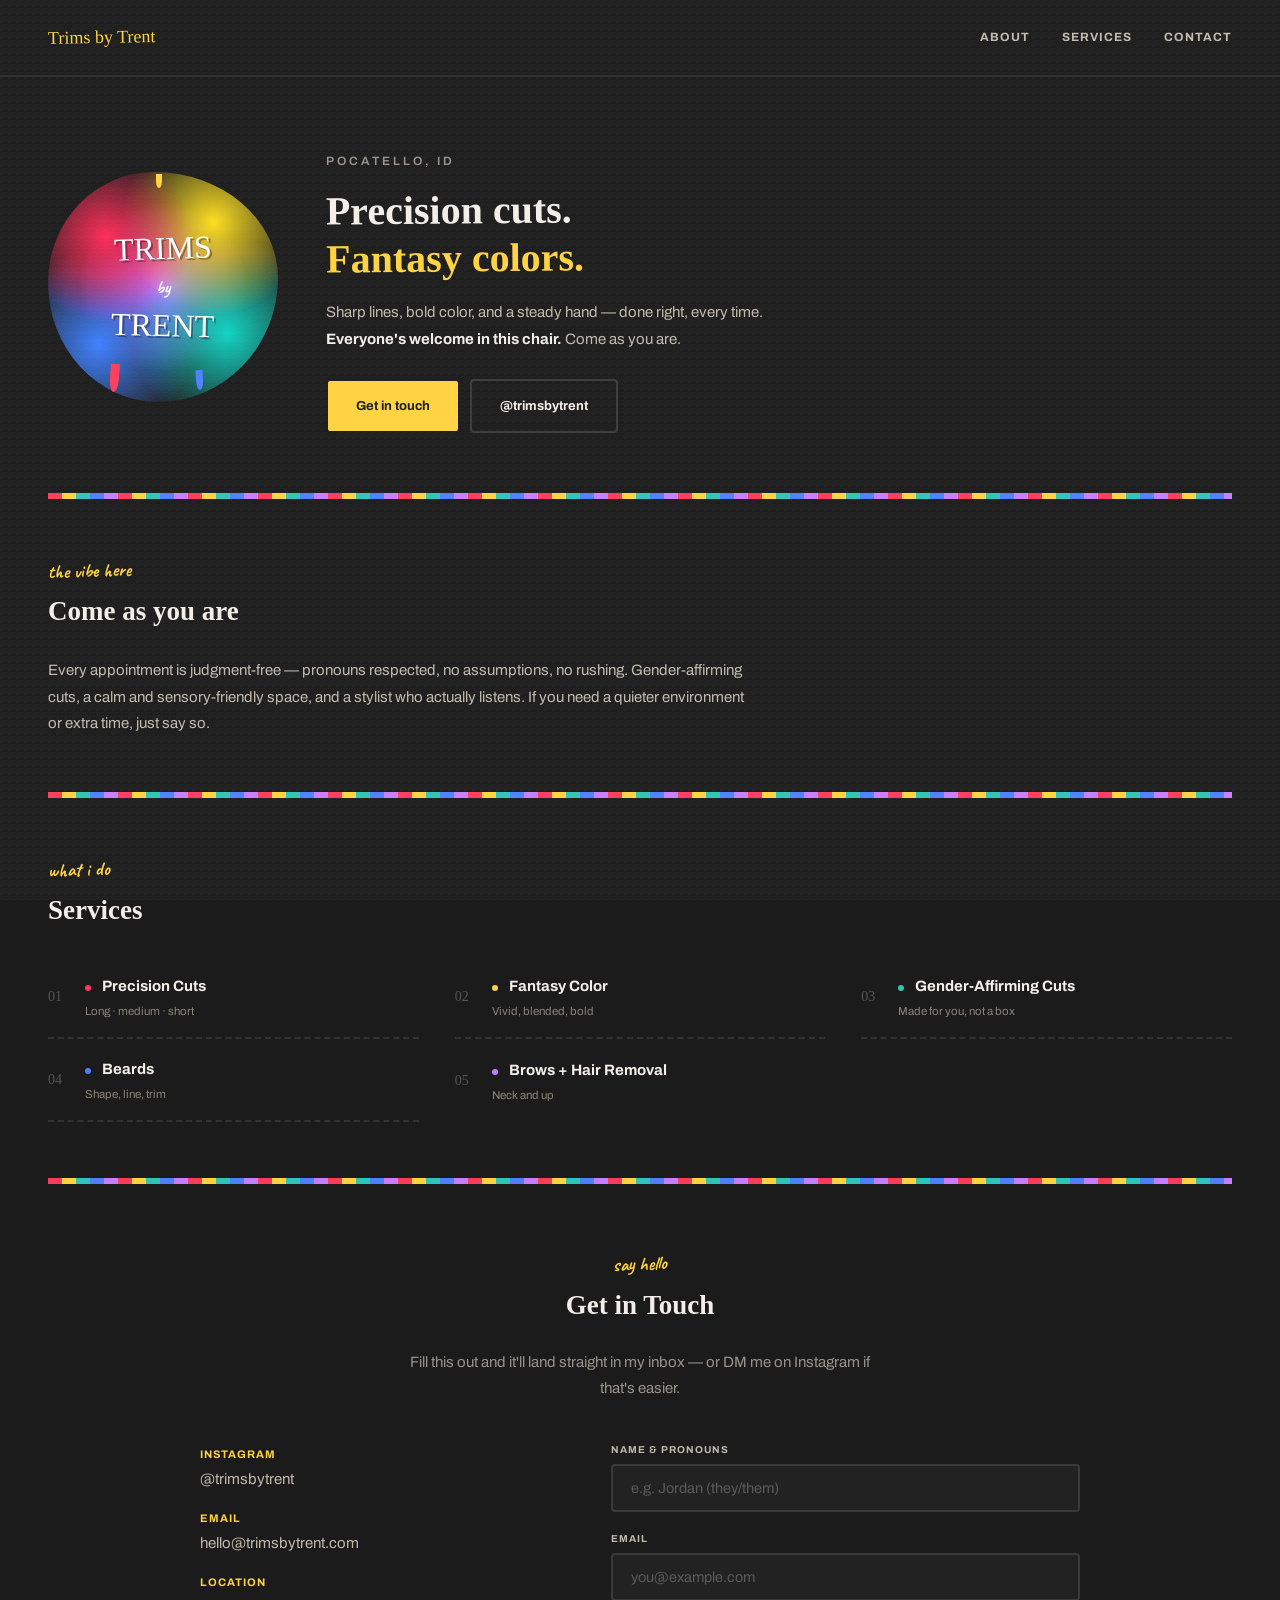
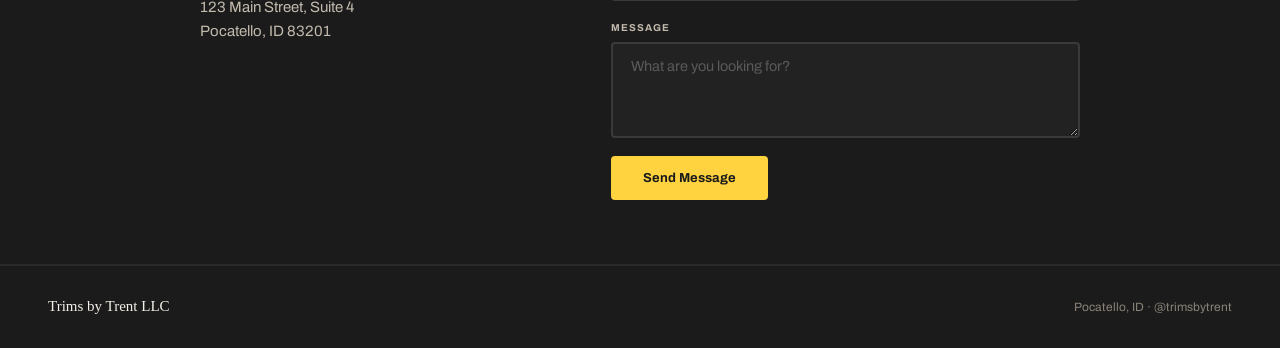
==== index.html @ 5e7d83d2 "initial site" ====
<!DOCTYPE html>
<html lang="en">
<head>
  <meta charset="UTF-8"/>
  <meta name="viewport" content="width=device-width, initial-scale=1.0"/>
  <meta name="description" content="Trims by Trent — Precision cuts and fantasy colors in Pocatello, ID. A gender-affirming, judgment-free hair studio. Come as you are."/>
  <title>Trims by Trent — Precision Cuts &amp; Fantasy Colors | Pocatello, ID</title>
  <link rel="preconnect" href="https://fonts.googleapis.com"/>
  <link rel="preconnect" href="https://fonts.gstatic.com" crossorigin/>
  <link href="https://fonts.googleapis.com/css2?family=Permanent+Marker&family=Caveat:wght@700&family=Archivo:wght@400;500;700;900&display=swap" rel="stylesheet"/>
  <link rel="stylesheet" href="css/style.css"/>
</head>
<body>

  <!-- Hidden form for Netlify Forms detection at build time -->
  <form name="contact" netlify netlify-honeypot="bot-field" hidden>
    <input type="text" name="name"/>
    <input type="email" name="email"/>
    <textarea name="message"></textarea>
  </form>

  <!-- ── NAV ── -->
  <header class="nav" role="banner">
    <div class="nav-name">Trims by Trent</div>
    <button class="nav-toggle" aria-label="Open menu" aria-expanded="false" aria-controls="nav-menu">
      <span></span><span></span><span></span>
    </button>
    <nav id="nav-menu" class="nav-links" role="navigation" aria-label="Main navigation">
      <a class="nav-link" href="#about">About</a>
      <a class="nav-link" href="#services">Services</a>
      <a class="nav-link" href="#contact">Contact</a>
    </nav>
  </header>

  <main>

    <!-- ── HERO ── -->
    <section class="hero" id="home" aria-labelledby="hero-heading">
      <div class="splat-wrap" aria-hidden="true">
        <div class="splat-bg"></div>
        <div class="splat-drip splat-drip1"></div>
        <div class="splat-drip splat-drip2"></div>
        <div class="splat-drip splat-drip3"></div>
        <div class="splat-text">
          <div class="l1">TRIMS</div>
          <div class="l2">by</div>
          <div class="l3">TRENT</div>
        </div>
      </div>

      <div class="hero-right">
        <p class="hero-tag">Pocatello, ID</p>
        <h1 id="hero-heading" class="hero-h1">Precision cuts.<br/><span class="accent">Fantasy colors.</span></h1>
        <p class="hero-body">Sharp lines, bold color, and a steady hand — done right, every time. <strong>Everyone's welcome in this chair.</strong> Come as you are.</p>
        <div class="cta">
          <a class="btn-primary" href="#contact">Get in touch</a>
          <a class="btn-secondary" href="https://instagram.com/trimsbytrent" target="_blank" rel="noopener">@trimsbytrent</a>
        </div>
      </div>
    </section>

    <div class="tape" role="presentation" aria-hidden="true"></div>

    <!-- ── ABOUT / COME AS YOU ARE ── -->
    <section class="about-section" id="about" aria-labelledby="about-heading">
      <span class="sec-eyebrow">the vibe here</span>
      <h2 id="about-heading" class="sec-title">Come as you are</h2>
      <p class="about-body">Every appointment is judgment-free — pronouns respected, no assumptions, no rushing. Gender-affirming cuts, a calm and sensory-friendly space, and a stylist who actually listens. If you need a quieter environment or extra time, just say so.</p>
    </section>

    <div class="tape" role="presentation" aria-hidden="true"></div>

    <!-- ── SERVICES ── -->
    <section class="services" id="services" aria-labelledby="services-heading">
      <span class="sec-eyebrow">what i do</span>
      <h2 id="services-heading" class="sec-title">Services</h2>
      <div class="svc-grid">
        <div class="svc-row">
          <div class="svc-left">
            <span class="svc-num">01</span>
            <div>
              <span class="svc-dot" style="background:#FF3B5C" aria-hidden="true"></span>
              <span class="svc-title">Precision Cuts</span>
              <div class="svc-sub">Long &middot; medium &middot; short</div>
            </div>
          </div>
        </div>
        <div class="svc-row">
          <div class="svc-left">
            <span class="svc-num">02</span>
            <div>
              <span class="svc-dot" style="background:#FFD23F" aria-hidden="true"></span>
              <span class="svc-title">Fantasy Color</span>
              <div class="svc-sub">Vivid, blended, bold</div>
            </div>
          </div>
        </div>
        <div class="svc-row">
          <div class="svc-left">
            <span class="svc-num">03</span>
            <div>
              <span class="svc-dot" style="background:#2EC4B6" aria-hidden="true"></span>
              <span class="svc-title">Gender-Affirming Cuts</span>
              <div class="svc-sub">Made for you, not a box</div>
            </div>
          </div>
        </div>
        <div class="svc-row">
          <div class="svc-left">
            <span class="svc-num">04</span>
            <div>
              <span class="svc-dot" style="background:#4D7FFF" aria-hidden="true"></span>
              <span class="svc-title">Beards</span>
              <div class="svc-sub">Shape, line, trim</div>
            </div>
          </div>
        </div>
        <div class="svc-row">
          <div class="svc-left">
            <span class="svc-num">05</span>
            <div>
              <span class="svc-dot" style="background:#C77DFF" aria-hidden="true"></span>
              <span class="svc-title">Brows + Hair Removal</span>
              <div class="svc-sub">Neck and up</div>
            </div>
          </div>
        </div>
      </div>
    </section>

    <div class="tape" role="presentation" aria-hidden="true"></div>

    <!-- ── CONTACT ── -->
    <section class="contact-section" id="contact" aria-labelledby="contact-heading">
      <div class="contact-header">
        <span class="sec-eyebrow">say hello</span>
        <h2 id="contact-heading" class="sec-title">Get in Touch</h2>
        <p class="sec-body">Fill this out and it'll land straight in my inbox — or DM me on Instagram if that's easier.</p>
      </div>

      <div class="contact-grid">
        <div class="alt-contact">
          <div class="alt-item">
            <span class="alt-label">Instagram</span>
            <a class="alt-value alt-link" href="https://instagram.com/trimsbytrent" target="_blank" rel="noopener">@trimsbytrent</a>
          </div>
          <div class="alt-item">
            <span class="alt-label">Email</span>
            <a class="alt-value alt-link" href="mailto:hello@trimsbytrent.com">hello@trimsbytrent.com</a>
          </div>
          <div class="alt-item">
            <span class="alt-label">Location</span>
            <span class="alt-value">123 Main Street, Suite 4<br/>Pocatello, ID 83201</span>
          </div>
        </div>

        <form
          class="contact-form"
          name="contact"
          method="POST"
          data-netlify="true"
          netlify-honeypot="bot-field"
          action="/thank-you.html"
          novalidate
          aria-label="Contact form"
        >
          <input type="hidden" name="form-name" value="contact"/>
          <p class="hp-field" aria-hidden="true">
            <label>Don't fill this out if you're human: <input name="bot-field"/></label>
          </p>

          <div class="form-group">
            <label for="name">Name &amp; Pronouns</label>
            <input type="text" id="name" name="name" placeholder="e.g. Jordan (they/them)" autocomplete="name" required/>
          </div>
          <div class="form-group">
            <label for="email">Email</label>
            <input type="email" id="email" name="email" placeholder="you@example.com" autocomplete="email" required/>
          </div>
          <div class="form-group">
            <label for="message">Message</label>
            <textarea id="message" name="message" rows="4" placeholder="What are you looking for?" required></textarea>
          </div>
          <button type="submit" class="btn-submit">Send Message</button>
        </form>
      </div>
    </section>

  </main>

  <!-- ── FOOTER ── -->
  <footer class="footer" role="contentinfo">
    <div class="footer-name">Trims by Trent LLC</div>
    <div class="footer-sub">Pocatello, ID &middot; <a href="https://instagram.com/trimsbytrent" target="_blank" rel="noopener">@trimsbytrent</a></div>
  </footer>

  <script src="js/main.js"></script>
</body>
</html>
---- css/style.css ----
/* ─────────────────────────────────────────
   TRIMS BY TRENT v2 — style.css
   Brush-marker / paint-splatter theme
   ───────────────────────────────────────── */

/* ── TOKENS ── */
:root {
  --bg:          #1B1B1B;
  --surface:     #222222;
  --border:      #2A2A2A;
  --border2:     #3A3A3A;
  --dash:        #333333;

  --text:        #F3EFE8;
  --text-muted:  #C2BAAD;
  --text-dim:    #9A9388;
  --text-dimmer: #8A8378;
  --input-text:  #5A5A5A;

  --red:    #FF3B5C;
  --yellow: #FFD23F;
  --teal:   #2EC4B6;
  --blue:   #4D7FFF;
  --purple: #C77DFF;

  --font-display: 'Permanent Marker', cursive;
  --font-script:  'Caveat', cursive;
  --font-body:    'Archivo', sans-serif;

  --transition: 0.25s ease;
}

/* ── RESET ── */
*, *::before, *::after { box-sizing: border-box; margin: 0; padding: 0; }
html { scroll-behavior: smooth; }
body {
  background: var(--bg);
  color: var(--text);
  font-family: var(--font-body);
  font-weight: 400;
  line-height: 1.7;
  -webkit-font-smoothing: antialiased;
  position: relative;
}
/* subtle grain texture overlay */
body::before {
  content: '';
  position: fixed;
  inset: 0;
  pointer-events: none;
  opacity: 0.05;
  background-image: repeating-radial-gradient(circle at 20% 30%, #fff 0px, transparent 2px);
  background-size: 8px 8px;
  z-index: 1000;
}
a { color: inherit; text-decoration: none; }
ul { list-style: none; }
button { font-family: inherit; }
img { display: block; max-width: 100%; }

/* ── NAV ── */
.nav {
  display: flex;
  justify-content: space-between;
  align-items: center;
  padding: 14px 18px;
  position: sticky;
  top: 0;
  z-index: 100;
  background: var(--bg);
  border-bottom: 2px solid var(--border);
}
.nav-name {
  font-family: var(--font-display);
  font-size: 15px;
  color: var(--yellow);
  transform: rotate(-1deg);
}
.nav-links { display: none; }
.nav-link {
  font-size: 11px;
  font-weight: 700;
  color: var(--text-muted);
  text-transform: uppercase;
  letter-spacing: 1px;
  transition: color var(--transition);
}
.nav-link:hover { color: var(--yellow); }

.nav-toggle {
  display: flex;
  flex-direction: column;
  gap: 4px;
  background: none;
  border: none;
  cursor: pointer;
  padding: 8px;
}
.nav-toggle span {
  display: block;
  width: 20px;
  height: 2px;
  background: var(--text);
  border-radius: 2px;
}

/* ── BARBER SPLATTER LOGO ── */
.splat-wrap {
  position: relative;
  width: 190px;
  height: 190px;
  flex-shrink: 0;
  margin: 0 auto;
}
.splat-bg {
  position: absolute;
  inset: 0;
  border-radius: 46% 54% 52% 48% / 48% 46% 54% 52%;
  background:
    radial-gradient(circle at 25% 28%, var(--red) 0%, transparent 36%),
    radial-gradient(circle at 72% 22%, var(--yellow) 0%, transparent 38%),
    radial-gradient(circle at 78% 70%, var(--teal) 0%, transparent 40%),
    radial-gradient(circle at 22% 75%, var(--blue) 0%, transparent 38%),
    radial-gradient(circle at 50% 50%, var(--purple) 0%, transparent 52%);
  filter: contrast(1.15) saturate(1.15);
}
.splat-drip {
  position: absolute;
  border-radius: 0 0 50% 50%;
}
.splat-drip1 { width: 9px;  height: 28px; background: var(--red);    top: 160px; left: 52px;  transform: rotate(4deg); }
.splat-drip2 { width: 7px;  height: 20px; background: var(--blue);   top: 164px; left: 122px; transform: rotate(-3deg); }
.splat-drip3 { width: 6px;  height: 14px; background: var(--yellow); top: 4px;   left: 90px; }

.splat-text {
  position: absolute;
  inset: 0;
  display: flex;
  flex-direction: column;
  align-items: center;
  justify-content: center;
}
.splat-text .l1,
.splat-text .l3 {
  font-family: var(--font-display);
  font-size: 30px;
  color: #fff;
  text-shadow: 2px 2px 0 rgba(0,0,0,0.35);
}
.splat-text .l1 { transform: rotate(-2deg); }
.splat-text .l3 { transform: rotate(1.5deg); }
.splat-text .l2 {
  font-family: var(--font-script);
  font-weight: 700;
  font-size: 18px;
  color: #fff;
  margin: -5px 0;
  transform: rotate(1deg);
}

/* ── HERO ── */
.hero {
  padding: 6px 18px 26px;
  text-align: center;
}
.hero-tag {
  font-size: 10px;
  letter-spacing: 2px;
  text-transform: uppercase;
  color: var(--text-dim);
  margin: 10px 0 12px;
  font-weight: 600;
}
.hero-h1 {
  font-family: var(--font-display);
  font-size: 22px;
  color: var(--text);
  line-height: 1.3;
  margin-bottom: 12px;
  transform: rotate(-0.5deg);
}
.hero-h1 .accent { color: var(--yellow); }
.hero-body {
  font-size: 12.5px;
  color: var(--text-muted);
  line-height: 1.65;
  margin-bottom: 20px;
}
.hero-body strong { color: var(--text); font-weight: 700; }

.cta {
  display: flex;
  gap: 8px;
  justify-content: center;
  flex-wrap: wrap;
}
.btn-primary {
  display: inline-block;
  background: var(--yellow);
  color: #1B1B1B;
  font-size: 11.5px;
  font-weight: 700;
  padding: 12px 18px;
  border-radius: 4px;
  border: 2px solid #1B1B1B;
  cursor: pointer;
  transition: opacity var(--transition);
}
.btn-primary:hover { opacity: 0.9; }
.btn-secondary {
  display: inline-block;
  background: transparent;
  color: var(--text);
  font-size: 11px;
  font-weight: 700;
  padding: 12px 18px;
  border-radius: 4px;
  border: 2px solid var(--border2);
  cursor: pointer;
  transition: border-color var(--transition), color var(--transition);
}
.btn-secondary:hover {
  border-color: #555;
  color: var(--yellow);
}

/* ── RAINBOW TAPE DIVIDER ── */
.tape {
  height: 4px;
  margin: 0 16px;
  background: repeating-linear-gradient(
    90deg,
    var(--red) 0 14px,
    var(--yellow) 14px 28px,
    var(--teal) 28px 42px,
    var(--blue) 42px 56px,
    var(--purple) 56px 70px
  );
}

/* ── SECTION LABELS (shared) ── */
.sec-eyebrow {
  font-family: var(--font-script);
  font-weight: 700;
  font-size: 16px;
  color: var(--yellow);
  display: inline-block;
  transform: rotate(-2deg);
  margin-bottom: 2px;
}
.sec-title {
  font-family: var(--font-display);
  font-size: 20px;
  color: var(--text);
  margin-bottom: 14px;
}
.sec-body {
  font-size: 12.5px;
  color: var(--text-dim);
  line-height: 1.7;
}

/* ── ABOUT ── */
.about-section {
  padding: 24px 18px;
}
.about-body {
  font-size: 12.5px;
  color: var(--text-muted);
  line-height: 1.75;
}

/* ── SERVICES ── */
.services {
  padding: 24px 18px;
}
.svc-grid {
  display: flex;
  flex-direction: column;
}
.svc-row {
  display: flex;
  align-items: center;
  padding: 13px 0;
  border-bottom: 2px dashed var(--dash);
}
.svc-row:last-child { border-bottom: none; }
.svc-left {
  display: flex;
  align-items: center;
  gap: 13px;
}
.svc-num {
  font-family: var(--font-display);
  font-size: 12px;
  color: #555;
  width: 20px;
  flex-shrink: 0;
}
.svc-dot {
  display: inline-block;
  width: 6px;
  height: 6px;
  border-radius: 50%;
  margin-right: 8px;
}
.svc-title {
  font-weight: 700;
  font-size: 13px;
  color: var(--text);
}
.svc-sub {
  font-size: 10.5px;
  color: var(--text-dimmer);
  margin-top: 2px;
}

/* ── CONTACT ── */
.contact-section {
  padding: 28px 18px;
}
.contact-header { margin-bottom: 20px; }
.contact-grid {
  display: flex;
  flex-direction: column;
  gap: 24px;
}
.alt-contact {
  display: flex;
  flex-direction: column;
  gap: 14px;
  padding-bottom: 20px;
  border-bottom: 2px dashed var(--dash);
}
.alt-item {
  display: flex;
  flex-direction: column;
  gap: 3px;
}
.alt-label {
  font-size: 10px;
  font-weight: 700;
  text-transform: uppercase;
  letter-spacing: 1px;
  color: var(--yellow);
}
.alt-value {
  font-size: 13px;
  color: var(--text-muted);
  line-height: 1.6;
}
.alt-link { transition: color var(--transition); }
.alt-link:hover { color: var(--text); }

.contact-form {
  display: flex;
  flex-direction: column;
  gap: 14px;
}
.hp-field { position: absolute; left: -9999px; }
.form-group {
  display: flex;
  flex-direction: column;
  gap: 6px;
}
.form-group label {
  font-size: 10px;
  font-weight: 700;
  text-transform: uppercase;
  letter-spacing: 1px;
  color: var(--text-muted);
}
.form-group input,
.form-group textarea {
  background: var(--surface);
  border: 2px solid var(--border2);
  color: var(--text);
  font-family: var(--font-body);
  font-size: 13px;
  font-weight: 400;
  padding: 11px 13px;
  border-radius: 4px;
  transition: border-color var(--transition);
  resize: vertical;
}
.form-group input::placeholder,
.form-group textarea::placeholder { color: var(--input-text); }
.form-group input:focus,
.form-group textarea:focus {
  outline: none;
  border-color: var(--yellow);
}
.btn-submit {
  display: inline-block;
  width: 100%;
  background: var(--yellow);
  color: #1B1B1B;
  font-family: var(--font-body);
  font-size: 12.5px;
  font-weight: 700;
  padding: 13px 22px;
  border-radius: 4px;
  border: none;
  cursor: pointer;
  text-align: center;
  transition: opacity var(--transition);
}
.btn-submit:hover { opacity: 0.9; }
.btn-submit:disabled { opacity: 0.6; cursor: not-allowed; }

.form-msg {
  font-size: 12.5px;
  letter-spacing: 0.3px;
  padding: 11px 14px;
  border-radius: 4px;
  margin-top: 2px;
}
.form-msg.success {
  background: rgba(46,196,182,0.1);
  border: 2px solid rgba(46,196,182,0.3);
  color: var(--teal);
}
.form-msg.error {
  background: rgba(255,59,92,0.1);
  border: 2px solid rgba(255,59,92,0.3);
  color: var(--red);
}

/* ── FOOTER ── */
.footer {
  padding: 20px 18px;
  border-top: 2px solid var(--border);
  display: flex;
  flex-wrap: wrap;
  justify-content: space-between;
  align-items: center;
  gap: 10px;
}
.footer-name {
  font-family: var(--font-display);
  font-size: 13px;
  color: var(--text);
}
.footer-sub {
  font-size: 10px;
  color: var(--text-dimmer);
}
.footer-sub a { transition: color var(--transition); }
.footer-sub a:hover { color: var(--yellow); }

/* ── THANK YOU PAGE ── */
.thanks-page {
  min-height: 100vh;
  display: flex;
  flex-direction: column;
  align-items: center;
  justify-content: center;
  text-align: center;
  padding: 40px 24px;
}
.thanks-title {
  font-family: var(--font-display);
  font-size: 26px;
  line-height: 1.4;
  margin-bottom: 18px;
  max-width: 480px;
}
.thanks-title .accent { color: var(--yellow); display: block; }
.thanks-body {
  font-size: 14px;
  color: var(--text-muted);
  line-height: 1.8;
  max-width: 420px;
  margin-bottom: 28px;
}

/* ── RESPONSIVE: TABLET (≥700px) ── */
@media (min-width: 700px) {
  .nav { padding: 18px 32px; }
  .nav-name { font-size: 16px; }
  .nav-toggle { display: none; }
  .nav-links {
    display: flex;
    gap: 24px;
  }
  .nav-link { font-size: 11px; }

  .hero {
    padding: 36px 32px;
    display: flex;
    align-items: center;
    gap: 28px;
    text-align: left;
  }
  .splat-wrap { width: 170px; height: 170px; margin: 0; }
  .splat-text .l1, .splat-text .l3 { font-size: 24px; }
  .splat-text .l2 { font-size: 14px; margin: -4px 0; }
  .splat-drip1 { top: 144px; left: 46px; }
  .splat-drip2 { top: 148px; left: 110px; }
  .splat-drip3 { top: 2px; left: 80px; }

  .hero-right { flex: 1; }
  .hero-tag { font-size: 11px; letter-spacing: 2px; margin-bottom: 10px; }
  .hero-h1 { font-size: 30px; line-height: 1.25; margin-bottom: 14px; }
  .hero-body { font-size: 14px; line-height: 1.7; margin-bottom: 22px; max-width: 440px; }
  .cta { justify-content: flex-start; gap: 10px; }
  .btn-primary, .btn-secondary { font-size: 12.5px; padding: 13px 24px; }

  .tape { height: 5px; margin: 0 32px; }

  .about-section { padding: 36px 32px; max-width: 640px; }
  .sec-eyebrow { font-size: 18px; }
  .sec-title { font-size: 24px; margin-bottom: 16px; }
  .about-body { font-size: 14px; }

  .services { padding: 36px 32px; }
  .svc-grid {
    display: grid;
    grid-template-columns: 1fr 1fr;
    column-gap: 28px;
  }
  .svc-row { padding: 14px 0; }
  .svc-num { font-size: 13px; width: 22px; }
  .svc-title { font-size: 14px; }
  .svc-sub { font-size: 11px; }

  .contact-section { padding: 40px 32px; }
  .contact-header { max-width: 480px; margin: 0 auto 32px; text-align: center; }
  .sec-body { font-size: 13.5px; }
  .contact-grid {
    display: grid;
    grid-template-columns: 0.85fr 1.15fr;
    gap: 40px;
    max-width: 640px;
    margin: 0 auto;
  }
  .alt-contact { border-bottom: none; padding-bottom: 0; padding-top: 4px; }
  .contact-form { gap: 18px; }
  .form-group input, .form-group textarea { font-size: 14px; padding: 13px 16px; }
  .btn-submit { width: auto; align-self: flex-start; padding: 14px 28px; font-size: 12.5px; }

  .footer { padding: 22px 32px; }
  .footer-name { font-size: 14px; }
  .footer-sub { font-size: 11px; }
}

/* ── RESPONSIVE: DESKTOP (≥1024px) ── */
@media (min-width: 1024px) {
  .nav { padding: 22px 48px; }
  .nav-name { font-size: 18px; }
  .nav-links { gap: 32px; }
  .nav-link { font-size: 12px; }

  .hero {
    padding: 64px 48px 60px;
    gap: 48px;
    max-width: 1280px;
    margin: 0 auto;
  }
  .splat-wrap { width: 230px; height: 230px; }
  .splat-text .l1, .splat-text .l3 { font-size: 32px; }
  .splat-text .l2 { font-size: 18px; }
  .splat-drip1 { top: 192px; left: 62px; }
  .splat-drip2 { top: 198px; left: 148px; }
  .splat-drip3 { top: 2px; left: 108px; }

  .hero-right { max-width: 600px; }
  .hero-tag { font-size: 12px; letter-spacing: 3px; margin-bottom: 14px; }
  .hero-h1 { font-size: 40px; line-height: 1.2; margin-bottom: 18px; }
  .hero-body { font-size: 15px; line-height: 1.8; margin-bottom: 26px; max-width: 470px; }
  .btn-primary, .btn-secondary { font-size: 13px; padding: 14px 28px; }

  .tape { height: 6px; margin: 0 48px; }

  .about-section { padding: 56px 48px; max-width: 1280px; margin: 0 auto; }
  .sec-eyebrow { font-size: 19px; }
  .sec-title { font-size: 27px; margin-bottom: 18px; }
  .about-body { font-size: 15px; max-width: 700px; }

  .services { padding: 56px 48px; max-width: 1280px; margin: 0 auto; }
  .sec-title { margin-bottom: 22px; }
  .svc-grid { grid-template-columns: 1fr 1fr 1fr; column-gap: 36px; }
  .svc-row { padding: 16px 0; }
  .svc-num { font-size: 14px; width: 24px; }
  .svc-title { font-size: 15px; }
  .svc-sub { font-size: 11.5px; }

  .contact-section { padding: 64px 48px; max-width: 1280px; margin: 0 auto; }
  .contact-header { margin-bottom: 40px; }
  .sec-body { font-size: 15px; }
  .contact-grid { gap: 64px; max-width: 880px; }
  .alt-item { margin-bottom: 4px; }
  .alt-label { font-size: 11px; }
  .alt-value { font-size: 15px; }
  .form-group input, .form-group textarea { font-size: 14.5px; padding: 14px 18px; }
  .btn-submit { font-size: 13px; padding: 15px 32px; }

  .footer { padding: 28px 48px; max-width: 1280px; margin: 0 auto; }
  .footer-name { font-size: 15px; }
  .footer-sub { font-size: 12px; }
}

/* ── SMALL MOBILE TWEAK ── */
@media (max-width: 380px) {
  .splat-wrap { width: 160px; height: 160px; }
  .splat-text .l1, .splat-text .l3 { font-size: 24px; }
  .hero-h1 { font-size: 19px; }
}
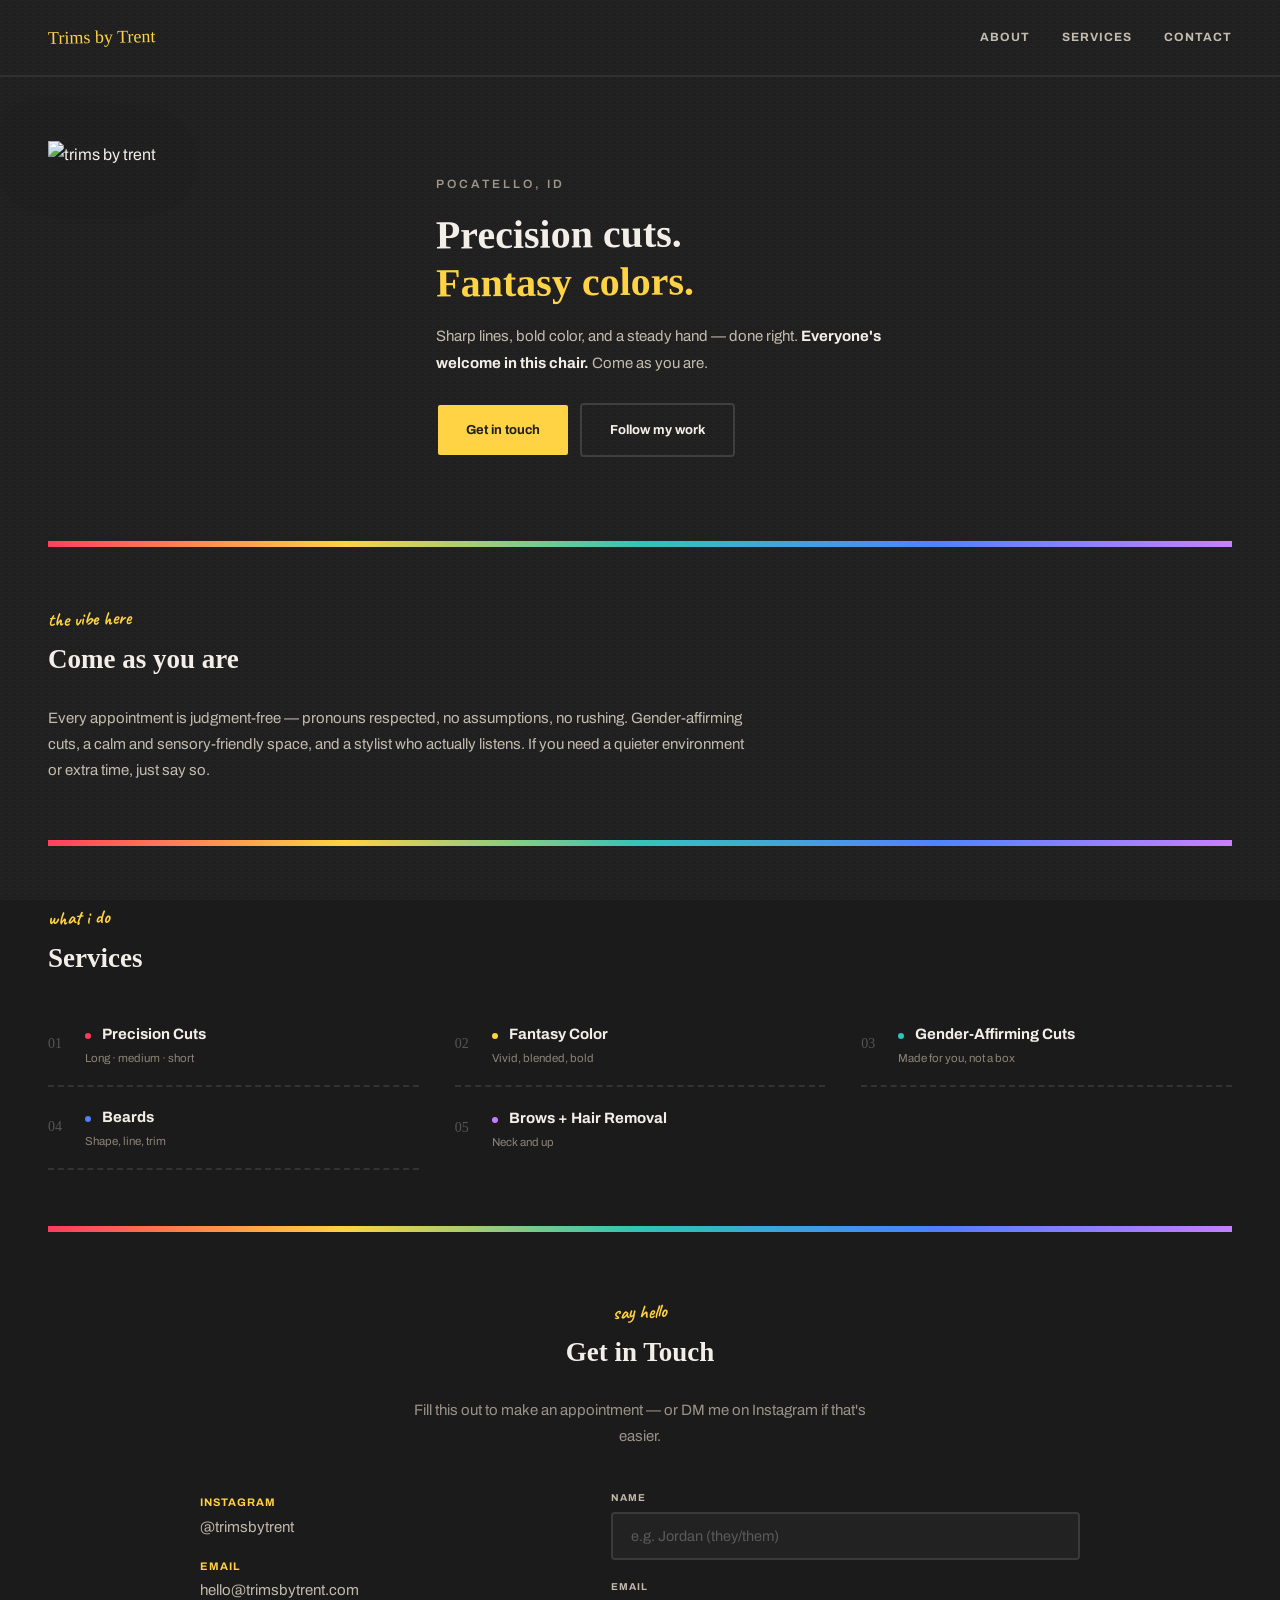
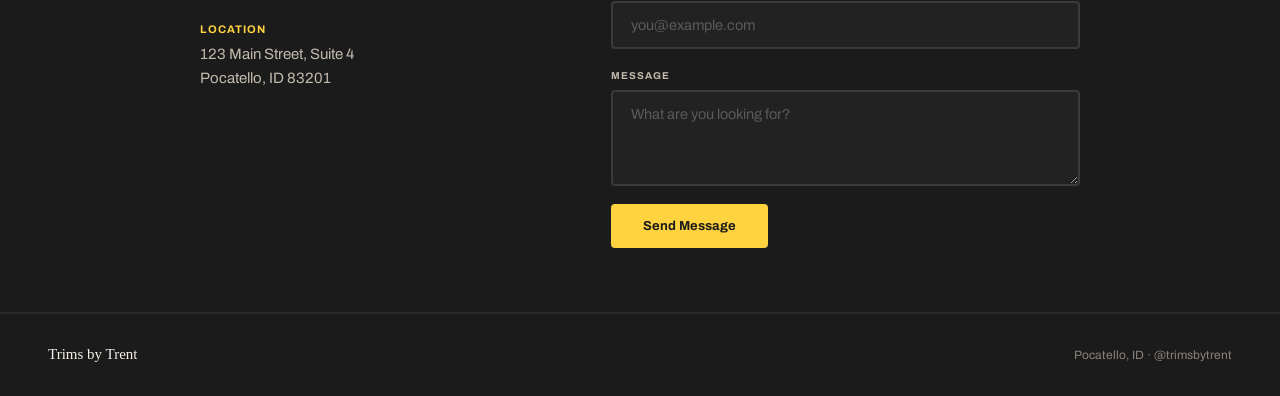
==== commit c2500929: "add logo" ====
--- a/index.html
+++ b/index.html
@@ -37,24 +37,16 @@
     <!-- ── HERO ── -->
     <section class="hero" id="home" aria-labelledby="hero-heading">
       <div class="splat-wrap" aria-hidden="true">
-        <div class="splat-bg"></div>
-        <div class="splat-drip splat-drip1"></div>
-        <div class="splat-drip splat-drip2"></div>
-        <div class="splat-drip splat-drip3"></div>
-        <div class="splat-text">
-          <div class="l1">TRIMS</div>
-          <div class="l2">by</div>
-          <div class="l3">TRENT</div>
-        </div>
+        <img src="./assests/logo.png" alt="trims by trent">
       </div>
 
       <div class="hero-right">
         <p class="hero-tag">Pocatello, ID</p>
         <h1 id="hero-heading" class="hero-h1">Precision cuts.<br/><span class="accent">Fantasy colors.</span></h1>
-        <p class="hero-body">Sharp lines, bold color, and a steady hand — done right, every time. <strong>Everyone's welcome in this chair.</strong> Come as you are.</p>
+        <p class="hero-body">Sharp lines, bold color, and a steady hand — done right. <strong>Everyone's welcome in this chair.</strong> Come as you are.</p>
         <div class="cta">
           <a class="btn-primary" href="#contact">Get in touch</a>
-          <a class="btn-secondary" href="https://instagram.com/trimsbytrent" target="_blank" rel="noopener">@trimsbytrent</a>
+          <a class="btn-secondary" href="https://www.instagram.com/trims_by_trent/" target="_blank" rel="noopener">Follow my work</a>
         </div>
       </div>
     </section>
@@ -135,14 +127,14 @@
       <div class="contact-header">
         <span class="sec-eyebrow">say hello</span>
         <h2 id="contact-heading" class="sec-title">Get in Touch</h2>
-        <p class="sec-body">Fill this out and it'll land straight in my inbox — or DM me on Instagram if that's easier.</p>
+        <p class="sec-body">Fill this out to make an appointment — or DM me on Instagram if that's easier.</p>
       </div>
 
       <div class="contact-grid">
         <div class="alt-contact">
           <div class="alt-item">
             <span class="alt-label">Instagram</span>
-            <a class="alt-value alt-link" href="https://instagram.com/trimsbytrent" target="_blank" rel="noopener">@trimsbytrent</a>
+            <a class="alt-value alt-link" href="https://www.instagram.com/trims_by_trent/" target="_blank" rel="noopener">@trimsbytrent</a>
           </div>
           <div class="alt-item">
             <span class="alt-label">Email</span>
@@ -170,7 +162,7 @@
           </p>
 
           <div class="form-group">
-            <label for="name">Name &amp; Pronouns</label>
+            <label for="name">Name</label>
             <input type="text" id="name" name="name" placeholder="e.g. Jordan (they/them)" autocomplete="name" required/>
           </div>
           <div class="form-group">
@@ -190,8 +182,8 @@
 
   <!-- ── FOOTER ── -->
   <footer class="footer" role="contentinfo">
-    <div class="footer-name">Trims by Trent LLC</div>
-    <div class="footer-sub">Pocatello, ID &middot; <a href="https://instagram.com/trimsbytrent" target="_blank" rel="noopener">@trimsbytrent</a></div>
+    <div class="footer-name">Trims by Trent</div>
+    <div class="footer-sub">Pocatello, ID &middot; <a href="https://www.instagram.com/trims_by_trent/" target="_blank" rel="noopener">@trimsbytrent</a></div>
   </footer>
 
   <script src="js/main.js"></script>
--- a/css/style.css
+++ b/css/style.css
@@ -72,7 +72,7 @@
 }
 .nav-name {
   font-family: var(--font-display);
-  font-size: 15px;
+  font-size: 24px;
   color: var(--yellow);
   transform: rotate(-1deg);
 }
@@ -107,10 +107,16 @@
 /* ── BARBER SPLATTER LOGO ── */
 .splat-wrap {
   position: relative;
-  width: 190px;
-  height: 190px;
+  width: 270px;
+  height: 270px;
   flex-shrink: 0;
   margin: 0 auto;
+}
+.splat-wrap img {
+  width: 100%;
+  height: 100%;
+  object-fit: contain;
+  filter: drop-shadow(0 6px 24px rgba(0,0,0,0.5));
 }
 .splat-bg {
   position: absolute;
@@ -228,13 +234,13 @@
 .tape {
   height: 4px;
   margin: 0 16px;
-  background: repeating-linear-gradient(
+  background: linear-gradient(
     90deg,
-    var(--red) 0 14px,
-    var(--yellow) 14px 28px,
-    var(--teal) 28px 42px,
-    var(--blue) 42px 56px,
-    var(--purple) 56px 70px
+    var(--red),
+    var(--yellow),
+    var(--teal),
+    var(--blue),
+    var(--purple)
   );
 }
 
@@ -242,7 +248,7 @@
 .sec-eyebrow {
   font-family: var(--font-script);
   font-weight: 700;
-  font-size: 16px;
+  font-size: 22px;
   color: var(--yellow);
   display: inline-block;
   transform: rotate(-2deg);
@@ -492,7 +498,7 @@
     gap: 28px;
     text-align: left;
   }
-  .splat-wrap { width: 170px; height: 170px; margin: 0; }
+  .splat-wrap { width: 240px; height: 240px; margin: 0; }
   .splat-text .l1, .splat-text .l3 { font-size: 24px; }
   .splat-text .l2 { font-size: 14px; margin: -4px 0; }
   .splat-drip1 { top: 144px; left: 46px; }
@@ -557,7 +563,7 @@
     max-width: 1280px;
     margin: 0 auto;
   }
-  .splat-wrap { width: 230px; height: 230px; }
+  .splat-wrap { width: 340px; height: 340px; }
   .splat-text .l1, .splat-text .l3 { font-size: 32px; }
   .splat-text .l2 { font-size: 18px; }
   .splat-drip1 { top: 192px; left: 62px; }
@@ -602,7 +608,7 @@
 
 /* ── SMALL MOBILE TWEAK ── */
 @media (max-width: 380px) {
-  .splat-wrap { width: 160px; height: 160px; }
+  .splat-wrap { width: 210px; height: 210px; }
   .splat-text .l1, .splat-text .l3 { font-size: 24px; }
   .hero-h1 { font-size: 19px; }
 }
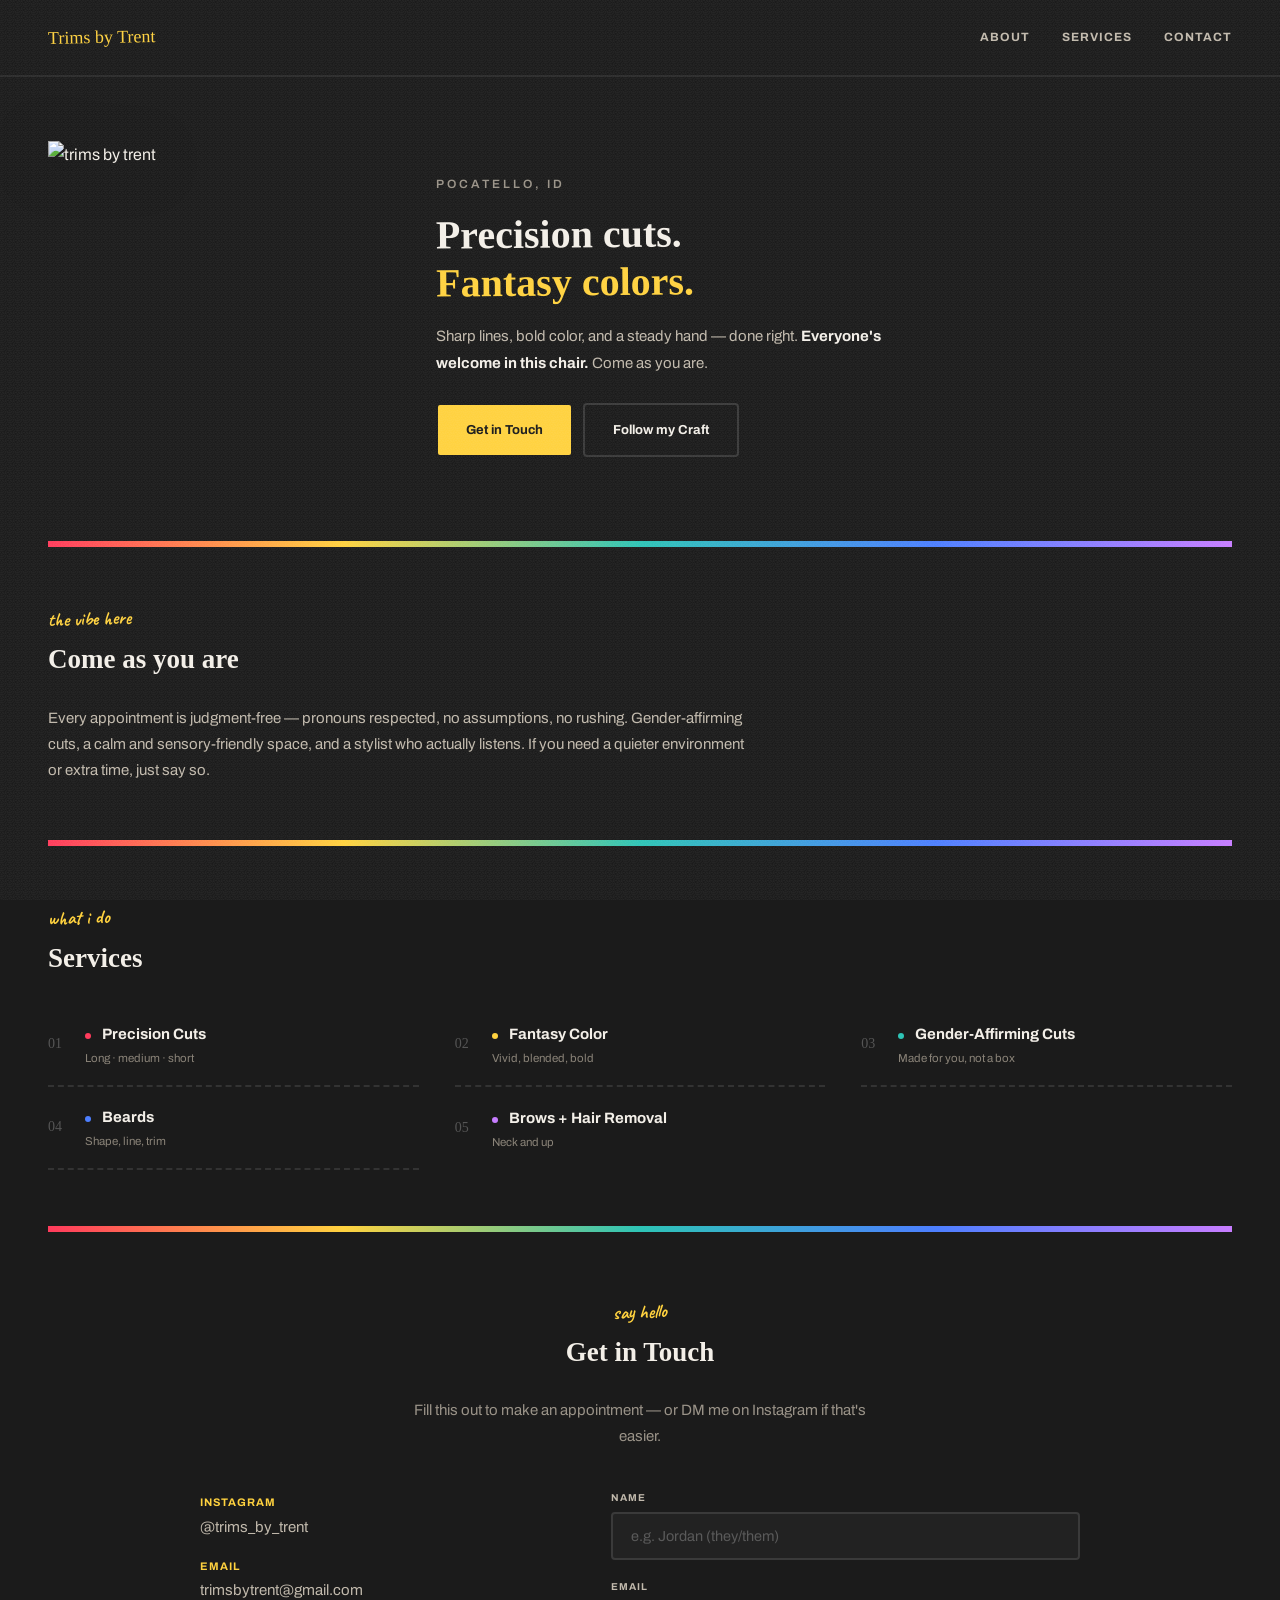
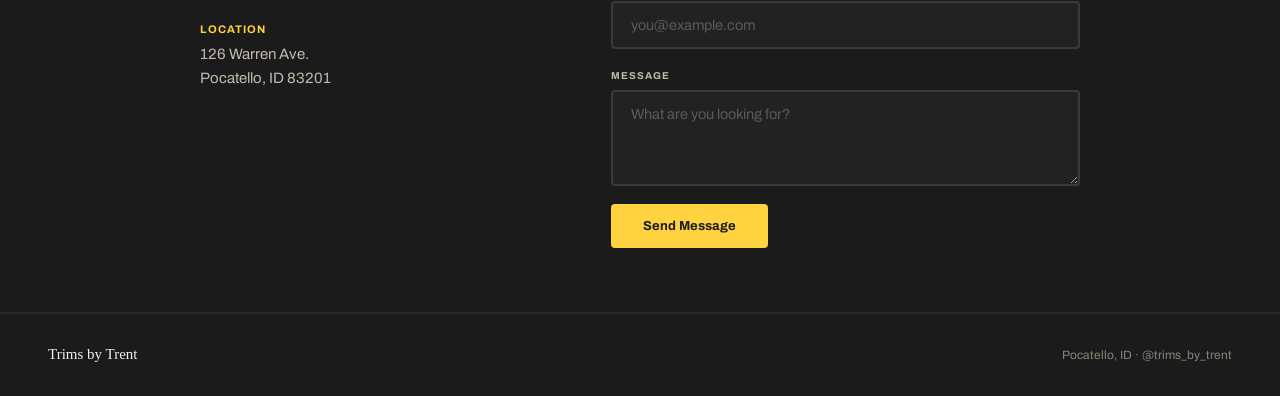
==== commit 9aace972: "updating links and language" ====
--- a/index.html
+++ b/index.html
@@ -45,8 +45,8 @@
         <h1 id="hero-heading" class="hero-h1">Precision cuts.<br/><span class="accent">Fantasy colors.</span></h1>
         <p class="hero-body">Sharp lines, bold color, and a steady hand — done right. <strong>Everyone's welcome in this chair.</strong> Come as you are.</p>
         <div class="cta">
-          <a class="btn-primary" href="#contact">Get in touch</a>
-          <a class="btn-secondary" href="https://www.instagram.com/trims_by_trent/" target="_blank" rel="noopener">Follow my work</a>
+          <a class="btn-primary" href="#contact">Get in Touch</a>
+          <a class="btn-secondary" href="https://www.instagram.com/trims_by_trent/" target="_blank" rel="noopener">Follow my Craft</a>
         </div>
       </div>
     </section>
@@ -134,15 +134,15 @@
         <div class="alt-contact">
           <div class="alt-item">
             <span class="alt-label">Instagram</span>
-            <a class="alt-value alt-link" href="https://www.instagram.com/trims_by_trent/" target="_blank" rel="noopener">@trimsbytrent</a>
+            <a class="alt-value alt-link" href="https://www.instagram.com/trims_by_trent/" target="_blank" rel="noopener">@trims_by_trent</a>
           </div>
           <div class="alt-item">
             <span class="alt-label">Email</span>
-            <a class="alt-value alt-link" href="mailto:hello@trimsbytrent.com">hello@trimsbytrent.com</a>
+            <a class="alt-value alt-link" href="mailto:trimsbytrent@gmail.com">trimsbytrent@gmail.com</a>
           </div>
           <div class="alt-item">
             <span class="alt-label">Location</span>
-            <span class="alt-value">123 Main Street, Suite 4<br/>Pocatello, ID 83201</span>
+            <span class="alt-value">126 Warren Ave.<br/>Pocatello, ID 83201</span>
           </div>
         </div>
 
@@ -183,7 +183,7 @@
   <!-- ── FOOTER ── -->
   <footer class="footer" role="contentinfo">
     <div class="footer-name">Trims by Trent</div>
-    <div class="footer-sub">Pocatello, ID &middot; <a href="https://www.instagram.com/trims_by_trent/" target="_blank" rel="noopener">@trimsbytrent</a></div>
+    <div class="footer-sub">Pocatello, ID &middot; <a href="https://www.instagram.com/trims_by_trent/" target="_blank" rel="noopener">@trims_by_trent</a></div>
   </footer>
 
   <script src="js/main.js"></script>
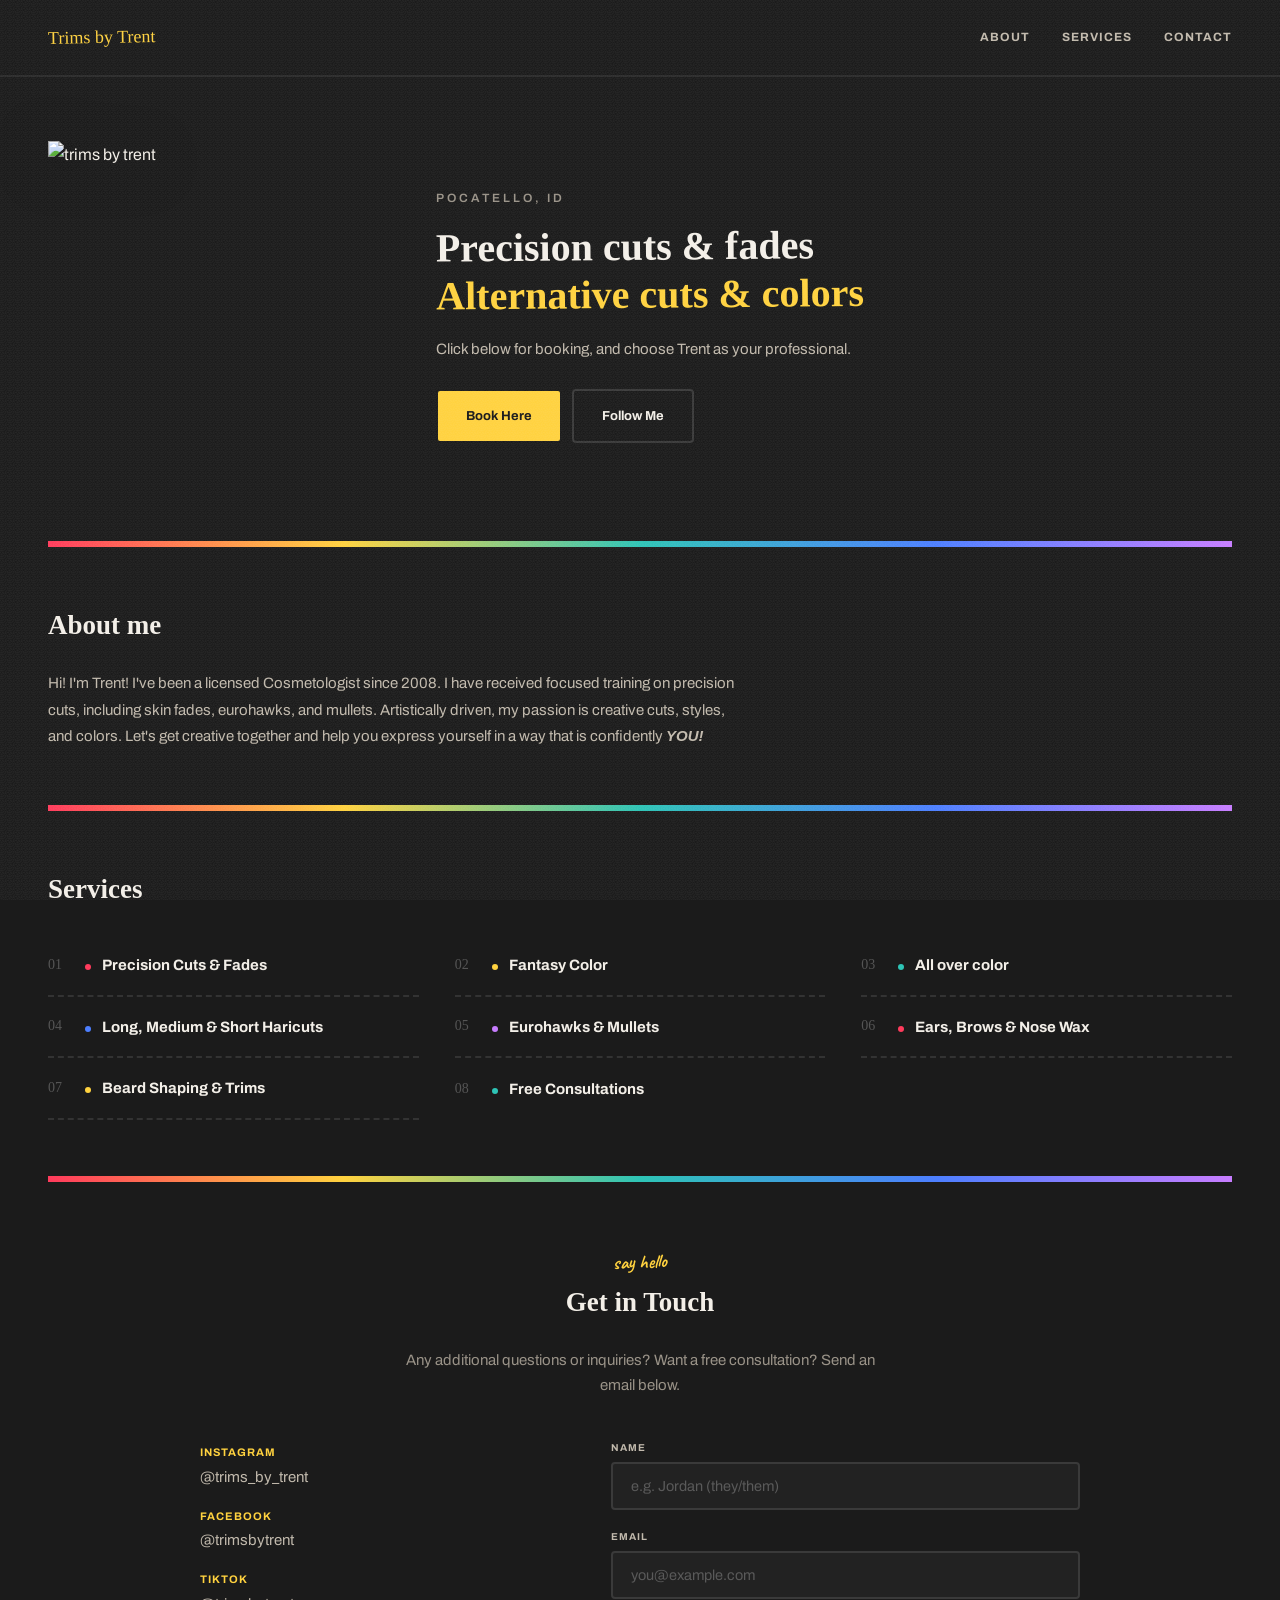
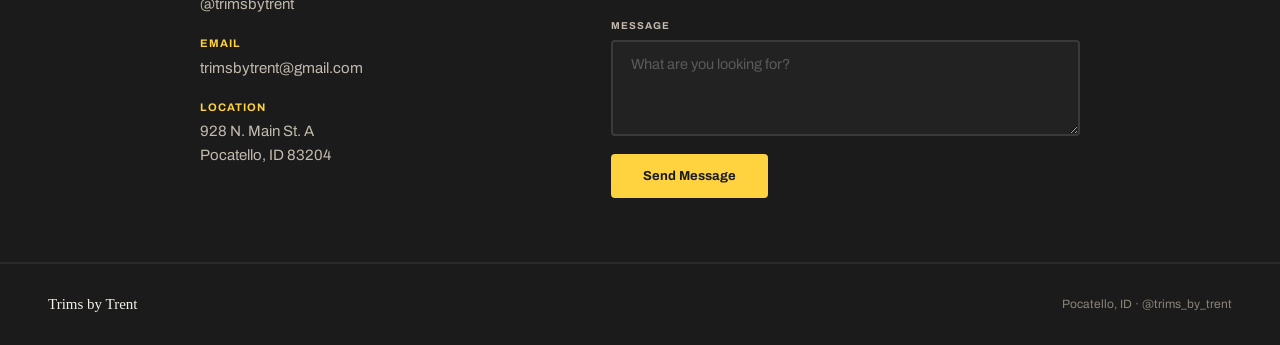
==== commit d08d4359: "Updated language" ====
--- a/index.html
+++ b/index.html
@@ -42,11 +42,11 @@
 
       <div class="hero-right">
         <p class="hero-tag">Pocatello, ID</p>
-        <h1 id="hero-heading" class="hero-h1">Precision cuts.<br/><span class="accent">Fantasy colors.</span></h1>
-        <p class="hero-body">Sharp lines, bold color, and a steady hand — done right. <strong>Everyone's welcome in this chair.</strong> Come as you are.</p>
+        <h1 id="hero-heading" class="hero-h1">Precision cuts & fades<br/><span class="accent">Alternative cuts & colors</span></h1>
+        <p class="hero-body">Click below for booking, and choose Trent as your professional.</p>
         <div class="cta">
-          <a class="btn-primary" href="#contact">Get in Touch</a>
-          <a class="btn-secondary" href="https://www.instagram.com/trims_by_trent/" target="_blank" rel="noopener">Follow my Craft</a>
+          <a class="btn-primary" target="_blank" href="https://imagedesigners.glossgenius.com/booking-flow">Book Here</a>
+          <a class="btn-secondary" target="_blank" href="https://www.instagram.com/trims_by_trent/" target="_blank" rel="noopener">Follow Me</a>
         </div>
       </div>
     </section>
@@ -55,16 +55,15 @@
 
     <!-- ── ABOUT / COME AS YOU ARE ── -->
     <section class="about-section" id="about" aria-labelledby="about-heading">
-      <span class="sec-eyebrow">the vibe here</span>
-      <h2 id="about-heading" class="sec-title">Come as you are</h2>
-      <p class="about-body">Every appointment is judgment-free — pronouns respected, no assumptions, no rushing. Gender-affirming cuts, a calm and sensory-friendly space, and a stylist who actually listens. If you need a quieter environment or extra time, just say so.</p>
+      <h2 id="about-heading" class="sec-title">About me</h2>
+      <p class="about-body">Hi! I'm Trent! I've been a licensed Cosmetologist since 2008. I have received focused training on precision cuts, including skin fades, eurohawks, and mullets. 
+        Artistically driven, my passion is creative cuts, styles, and colors. Let's get creative together and help you express yourself in a way that is confidently <strong><i>YOU!</i></strong></p>
     </section>
 
     <div class="tape" role="presentation" aria-hidden="true"></div>
 
     <!-- ── SERVICES ── -->
     <section class="services" id="services" aria-labelledby="services-heading">
-      <span class="sec-eyebrow">what i do</span>
       <h2 id="services-heading" class="sec-title">Services</h2>
       <div class="svc-grid">
         <div class="svc-row">
@@ -72,8 +71,7 @@
             <span class="svc-num">01</span>
             <div>
               <span class="svc-dot" style="background:#FF3B5C" aria-hidden="true"></span>
-              <span class="svc-title">Precision Cuts</span>
-              <div class="svc-sub">Long &middot; medium &middot; short</div>
+              <span class="svc-title">Precision Cuts & Fades</span>
             </div>
           </div>
         </div>
@@ -83,7 +81,6 @@
             <div>
               <span class="svc-dot" style="background:#FFD23F" aria-hidden="true"></span>
               <span class="svc-title">Fantasy Color</span>
-              <div class="svc-sub">Vivid, blended, bold</div>
             </div>
           </div>
         </div>
@@ -92,8 +89,7 @@
             <span class="svc-num">03</span>
             <div>
               <span class="svc-dot" style="background:#2EC4B6" aria-hidden="true"></span>
-              <span class="svc-title">Gender-Affirming Cuts</span>
-              <div class="svc-sub">Made for you, not a box</div>
+              <span class="svc-title">All over color</span>
             </div>
           </div>
         </div>
@@ -102,8 +98,7 @@
             <span class="svc-num">04</span>
             <div>
               <span class="svc-dot" style="background:#4D7FFF" aria-hidden="true"></span>
-              <span class="svc-title">Beards</span>
-              <div class="svc-sub">Shape, line, trim</div>
+              <span class="svc-title">Long, Medium & Short Haricuts</span>
             </div>
           </div>
         </div>
@@ -112,8 +107,34 @@
             <span class="svc-num">05</span>
             <div>
               <span class="svc-dot" style="background:#C77DFF" aria-hidden="true"></span>
-              <span class="svc-title">Brows + Hair Removal</span>
-              <div class="svc-sub">Neck and up</div>
+              <span class="svc-title">Eurohawks & Mullets</span>
+            </div>
+          </div>
+        </div>
+        <div class="svc-row">
+          <div class="svc-left">
+            <span class="svc-num">06</span>
+            <div>
+              <span class="svc-dot" style="background:#FF3B5C" aria-hidden="true"></span>
+              <span class="svc-title">Ears, Brows & Nose Wax</span>
+            </div>
+          </div>
+        </div>
+        <div class="svc-row">
+          <div class="svc-left">
+            <span class="svc-num">07</span>
+            <div>
+              <span class="svc-dot" style="background:#FFD23F" aria-hidden="true"></span>
+              <span class="svc-title">Beard Shaping & Trims</span>
+            </div>
+          </div>
+        </div>
+         <div class="svc-row">
+          <div class="svc-left">
+            <span class="svc-num">08</span>
+            <div>
+              <span class="svc-dot" style="background:#2EC4B6" aria-hidden="true"></span>
+              <span class="svc-title">Free Consultations</span>
             </div>
           </div>
         </div>
@@ -127,7 +148,7 @@
       <div class="contact-header">
         <span class="sec-eyebrow">say hello</span>
         <h2 id="contact-heading" class="sec-title">Get in Touch</h2>
-        <p class="sec-body">Fill this out to make an appointment — or DM me on Instagram if that's easier.</p>
+        <p class="sec-body">Any additional questions or inquiries? Want a free consultation? Send an email below.</p>
       </div>
 
       <div class="contact-grid">
@@ -137,12 +158,20 @@
             <a class="alt-value alt-link" href="https://www.instagram.com/trims_by_trent/" target="_blank" rel="noopener">@trims_by_trent</a>
           </div>
           <div class="alt-item">
+            <span class="alt-label">Facebook</span>
+            <a class="alt-value alt-link" href="https://www.facebook.com/trimsbytrent/" target="_blank" rel="noopener">@trimsbytrent</a>
+          </div>
+          <div class="alt-item">
+            <span class="alt-label">TikTok</span>
+            <a class="alt-value alt-link" href="https://www.tiktok.com/@trimsbytrent" target="_blank" rel="noopener">@trimsbytrent</a>
+          </div>
+          <div class="alt-item">
             <span class="alt-label">Email</span>
             <a class="alt-value alt-link" href="mailto:trimsbytrent@gmail.com">trimsbytrent@gmail.com</a>
           </div>
           <div class="alt-item">
             <span class="alt-label">Location</span>
-            <span class="alt-value">126 Warren Ave.<br/>Pocatello, ID 83201</span>
+            <span class="alt-value">928 N. Main St. A<br/>Pocatello, ID 83204</span>
           </div>
         </div>
 
